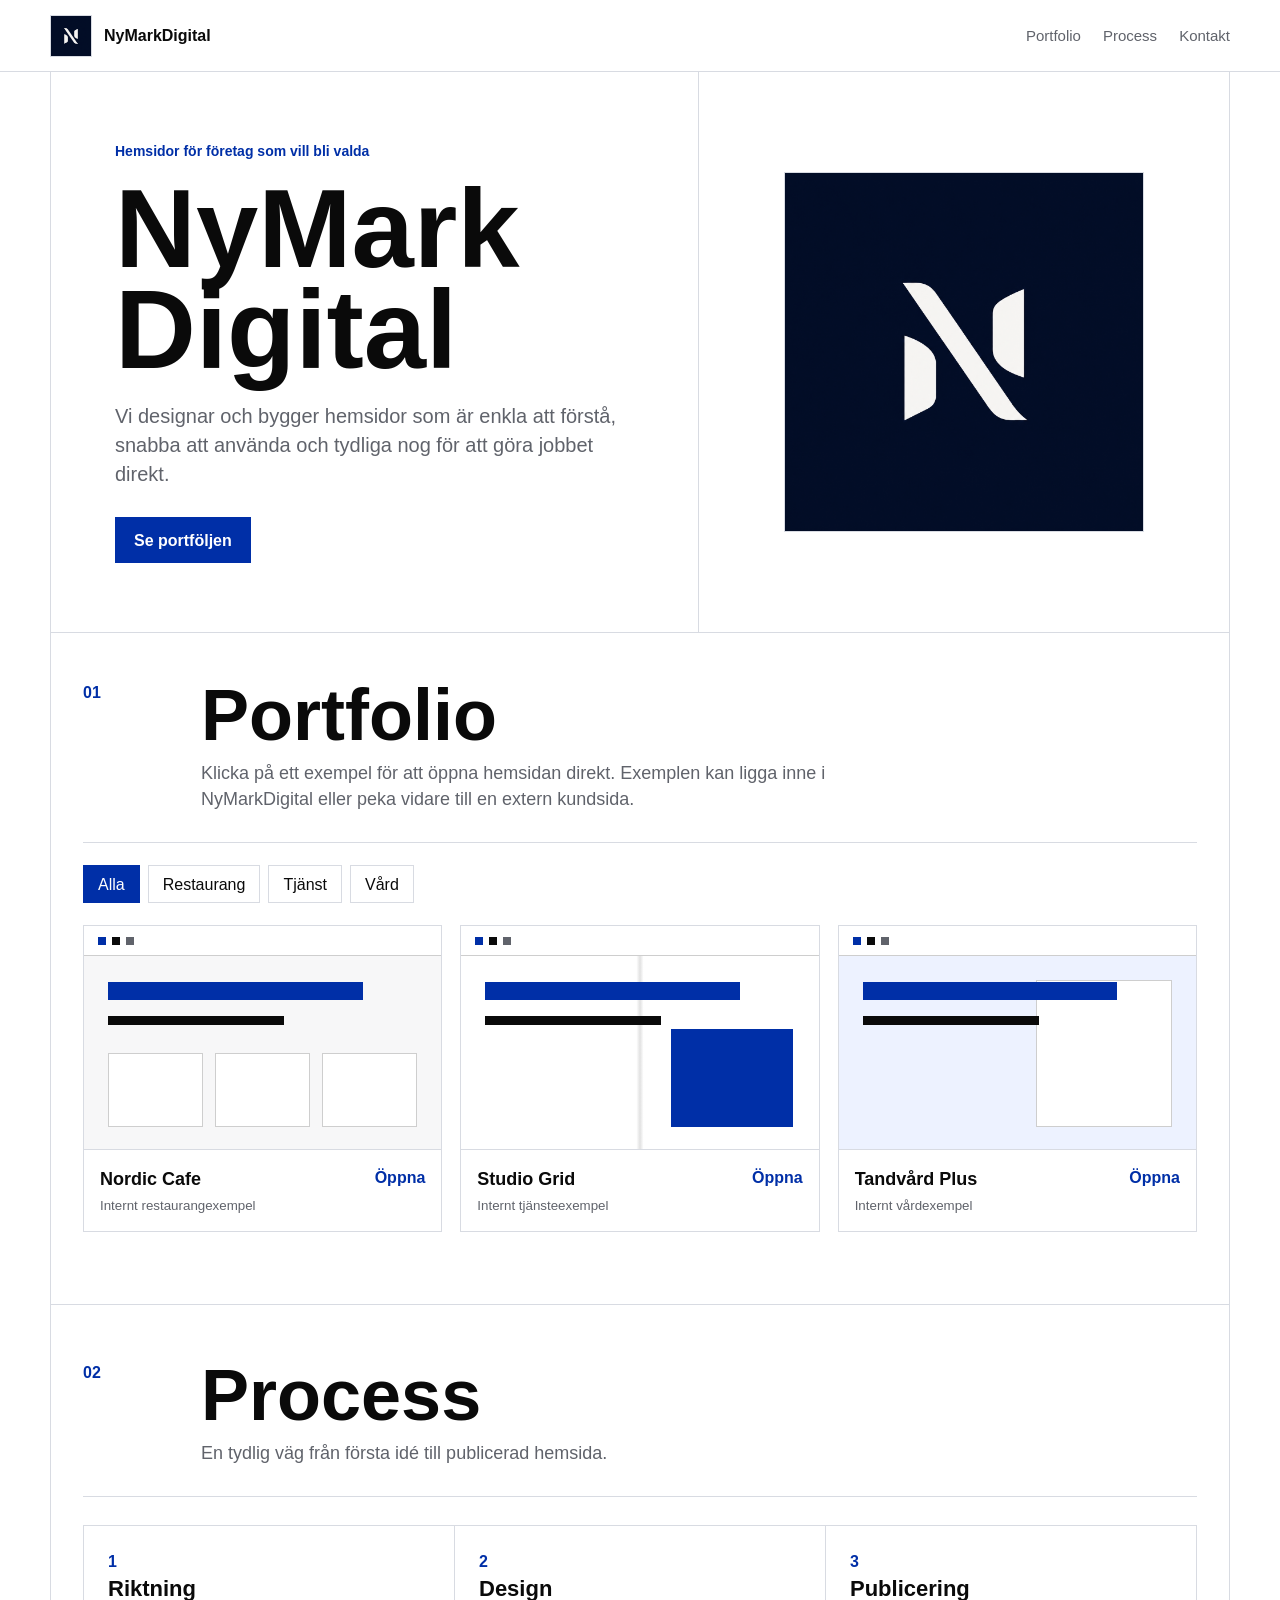
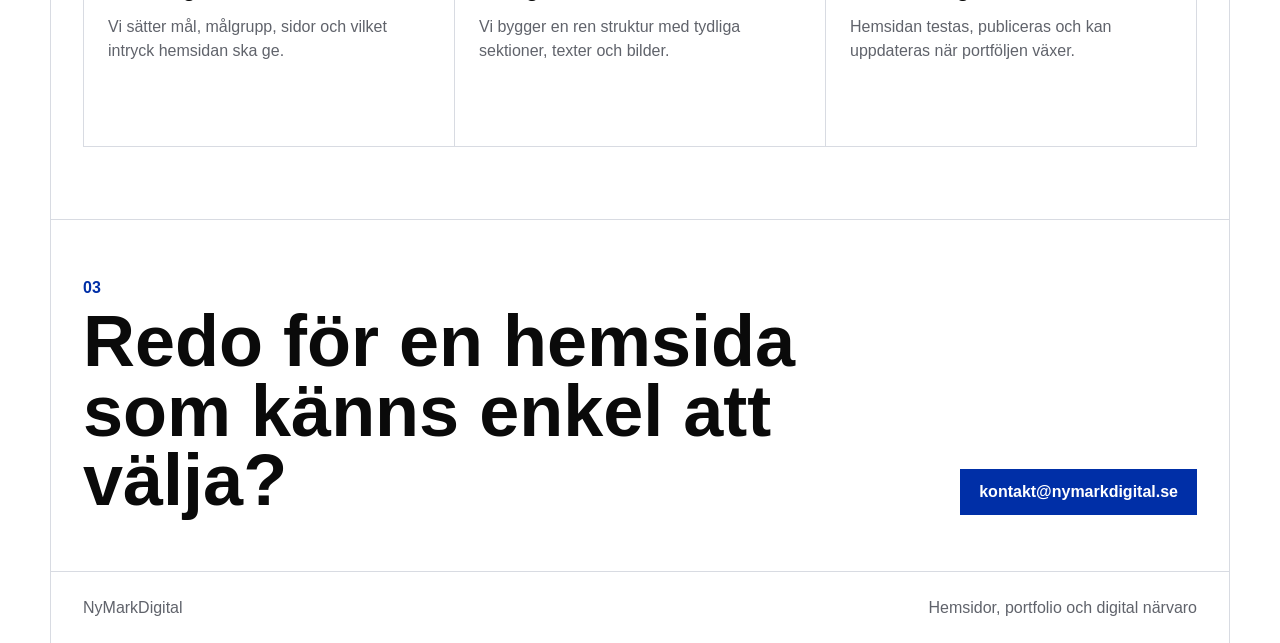
==== index.html @ 643f3f17 "Build NyMarkDigital website" ====
<!doctype html>
<html lang="sv">
  <head>
    <meta charset="utf-8" />
    <meta name="viewport" content="width=device-width, initial-scale=1" />
    <title>NyMarkDigital | Hemsidor med portfolio i fokus</title>
    <meta
      name="description"
      content="NyMarkDigital bygger rena, snabba och användarvänliga hemsidor. Utforska portföljen och öppna exempel direkt."
    />
    <link rel="icon" href="assets/nymarkdigital-logo.png" />
    <link rel="stylesheet" href="styles.css" />
  </head>
  <body>
    <header class="site-header">
      <a class="brand" href="index.html" aria-label="NyMarkDigital startsida">
        <img src="assets/nymarkdigital-logo.png" alt="NyMarkDigital logotyp" />
        <span>NyMarkDigital</span>
      </a>
      <nav class="site-nav" aria-label="Huvudmeny">
        <a href="#portfolio">Portfolio</a>
        <a href="#process">Process</a>
        <a href="#kontakt">Kontakt</a>
      </nav>
    </header>

    <main>
      <section class="hero" aria-labelledby="hero-title">
        <div class="hero-copy">
          <p class="eyebrow">Hemsidor för företag som vill bli valda</p>
          <h1 id="hero-title"><span>NyMark</span><span>Digital</span></h1>
          <p>
            Vi designar och bygger hemsidor som är enkla att förstå, snabba att
            använda och tydliga nog för att göra jobbet direkt.
          </p>
          <a class="primary-link" href="#portfolio">Se portföljen</a>
        </div>
        <div class="hero-mark" aria-hidden="true">
          <img src="assets/nymarkdigital-logo.png" alt="" />
        </div>
      </section>

      <section class="portfolio-section" id="portfolio" aria-labelledby="portfolio-title">
        <div class="section-heading">
          <span>01</span>
          <div>
            <h2 id="portfolio-title">Portfolio</h2>
            <p>
              Klicka på ett exempel för att öppna hemsidan direkt. Exemplen kan
              ligga inne i NyMarkDigital eller peka vidare till en extern kundsida.
            </p>
          </div>
        </div>

        <div class="portfolio-toolbar" aria-label="Filtrera portfoljen">
          <button class="filter-button is-active" type="button" data-filter="all">Alla</button>
          <button class="filter-button" type="button" data-filter="restaurang">Restaurang</button>
          <button class="filter-button" type="button" data-filter="tjanst">Tjänst</button>
          <button class="filter-button" type="button" data-filter="vard">Vård</button>
        </div>

        <div class="portfolio-grid">
          <a class="work-card" href="examples/nordic-cafe/index.html" data-category="restaurang">
            <span class="work-thumb thumb-cafe" aria-hidden="true">
              <span class="browser-bar"></span>
              <span class="thumb-line wide"></span>
              <span class="thumb-line"></span>
              <span class="thumb-row">
                <span></span>
                <span></span>
                <span></span>
              </span>
            </span>
            <span class="work-meta">
              <span>
                <strong>Nordic Cafe</strong>
                <small>Internt restaurangexempel</small>
              </span>
              <span class="work-type">Öppna</span>
            </span>
          </a>

          <a class="work-card" href="examples/studio-grid/index.html" data-category="tjanst">
            <span class="work-thumb thumb-studio" aria-hidden="true">
              <span class="browser-bar"></span>
              <span class="poster-block"></span>
              <span class="thumb-line wide"></span>
              <span class="thumb-line"></span>
            </span>
            <span class="work-meta">
              <span>
                <strong>Studio Grid</strong>
                <small>Internt tjänsteexempel</small>
              </span>
              <span class="work-type">Öppna</span>
            </span>
          </a>

          <a class="work-card" href="examples/tandvard-plus/index.html" data-category="vard">
            <span class="work-thumb thumb-care" aria-hidden="true">
              <span class="browser-bar"></span>
              <span class="split-panel"></span>
              <span class="thumb-line wide"></span>
              <span class="thumb-line"></span>
            </span>
            <span class="work-meta">
              <span>
                <strong>Tandvård Plus</strong>
                <small>Internt vårdexempel</small>
              </span>
              <span class="work-type">Öppna</span>
            </span>
          </a>
        </div>
      </section>

      <section class="process-section" id="process" aria-labelledby="process-title">
        <div class="section-heading">
          <span>02</span>
          <div>
            <h2 id="process-title">Process</h2>
            <p>En tydlig väg från första idé till publicerad hemsida.</p>
          </div>
        </div>
        <div class="process-grid">
          <article>
            <span>1</span>
            <h3>Riktning</h3>
            <p>Vi sätter mål, målgrupp, sidor och vilket intryck hemsidan ska ge.</p>
          </article>
          <article>
            <span>2</span>
            <h3>Design</h3>
            <p>Vi bygger en ren struktur med tydliga sektioner, texter och bilder.</p>
          </article>
          <article>
            <span>3</span>
            <h3>Publicering</h3>
            <p>Hemsidan testas, publiceras och kan uppdateras när portföljen växer.</p>
          </article>
        </div>
      </section>

      <section class="contact-section" id="kontakt" aria-labelledby="contact-title">
        <div>
          <span>03</span>
          <h2 id="contact-title">Redo för en hemsida som känns enkel att välja?</h2>
        </div>
        <a class="primary-link" href="mailto:kontakt@nymarkdigital.se">kontakt@nymarkdigital.se</a>
      </section>
    </main>

    <footer class="site-footer">
      <span>NyMarkDigital</span>
      <span>Hemsidor, portfolio och digital närvaro</span>
    </footer>

    <script src="script.js"></script>
  </body>
</html>
---- styles.css ----
:root {
  --surface: #ffffff;
  --surface-muted: #f7f7f8;
  --ink: #0a0a0a;
  --muted: #60636b;
  --line: #d8dbe2;
  --accent: #002fa7;
  --accent-soft: #edf2ff;
  --max: 1180px;
}

* {
  box-sizing: border-box;
}

html {
  scroll-behavior: smooth;
}

body {
  margin: 0;
  background: var(--surface);
  color: var(--ink);
  font-family: "Helvetica Neue", Helvetica, Arial, sans-serif;
  line-height: 1.45;
}

a {
  color: inherit;
  text-decoration: none;
}

button,
input,
textarea {
  font: inherit;
}

.site-header {
  position: sticky;
  top: 0;
  z-index: 20;
  display: flex;
  align-items: center;
  justify-content: space-between;
  gap: 24px;
  min-height: 72px;
  padding: 14px max(20px, calc((100vw - var(--max)) / 2));
  background: rgba(255, 255, 255, 0.94);
  border-bottom: 1px solid var(--line);
  backdrop-filter: blur(12px);
}

.brand {
  display: inline-flex;
  align-items: center;
  gap: 12px;
  font-weight: 700;
  letter-spacing: 0;
}

.brand img {
  width: 42px;
  height: 42px;
  object-fit: cover;
  border: 1px solid var(--line);
}

.site-nav {
  display: flex;
  align-items: center;
  gap: 22px;
  color: var(--muted);
  font-size: 15px;
}

.site-nav a:hover,
.site-nav a:focus-visible {
  color: var(--accent);
}

.hero {
  display: grid;
  grid-template-columns: minmax(0, 1.1fr) minmax(260px, 0.9fr);
  gap: 1px;
  max-width: var(--max);
  min-height: 560px;
  margin: 0 auto;
  border-left: 1px solid var(--line);
  border-right: 1px solid var(--line);
  background: var(--line);
}

.hero-copy,
.hero-mark {
  background: var(--surface);
}

.hero-copy {
  display: flex;
  flex-direction: column;
  align-items: flex-start;
  justify-content: center;
  padding: 64px;
}

.eyebrow {
  margin: 0 0 18px;
  color: var(--accent);
  font-size: 14px;
  font-weight: 700;
}

h1,
h2,
h3,
p {
  margin-top: 0;
}

h1 {
  max-width: 100%;
  margin-bottom: 22px;
  font-size: clamp(56px, 9vw, 112px);
  line-height: 0.9;
  letter-spacing: 0;
}

h1 span {
  display: block;
}

h2 {
  margin-bottom: 10px;
  font-size: clamp(34px, 6vw, 72px);
  line-height: 0.96;
  letter-spacing: 0;
}

h3 {
  margin-bottom: 10px;
  font-size: 22px;
  letter-spacing: 0;
}

.hero-copy p:not(.eyebrow) {
  max-width: 560px;
  margin-bottom: 28px;
  color: var(--muted);
  font-size: 20px;
}

.primary-link {
  display: inline-flex;
  align-items: center;
  justify-content: center;
  min-height: 46px;
  padding: 0 18px;
  background: var(--accent);
  color: #ffffff;
  border: 1px solid var(--accent);
  font-weight: 700;
}

.primary-link:hover,
.primary-link:focus-visible {
  background: #001f70;
  border-color: #001f70;
}

.hero-mark {
  display: grid;
  place-items: center;
  padding: 48px;
}

.hero-mark img {
  width: min(100%, 360px);
  aspect-ratio: 1;
  object-fit: cover;
  border: 1px solid var(--line);
}

.portfolio-section,
.process-section,
.contact-section,
.site-footer {
  max-width: var(--max);
  margin: 0 auto;
  border-left: 1px solid var(--line);
  border-right: 1px solid var(--line);
}

.portfolio-section {
  padding: 48px 32px 72px;
  border-top: 1px solid var(--line);
}

.section-heading {
  display: grid;
  grid-template-columns: 90px minmax(0, 1fr);
  gap: 28px;
  padding-bottom: 30px;
  border-bottom: 1px solid var(--line);
}

.section-heading > span,
.contact-section span,
.process-grid article span {
  color: var(--accent);
  font-weight: 700;
}

.section-heading p {
  max-width: 700px;
  margin-bottom: 0;
  color: var(--muted);
  font-size: 18px;
}

.portfolio-toolbar {
  display: flex;
  flex-wrap: wrap;
  gap: 8px;
  padding: 22px 0;
}

.filter-button {
  min-height: 38px;
  padding: 0 14px;
  border: 1px solid var(--line);
  background: var(--surface);
  color: var(--ink);
  cursor: pointer;
}

.filter-button:hover,
.filter-button:focus-visible,
.filter-button.is-active {
  border-color: var(--accent);
  background: var(--accent);
  color: #ffffff;
}

.portfolio-grid {
  display: grid;
  grid-template-columns: repeat(3, minmax(0, 1fr));
  gap: 18px;
}

.work-card {
  display: grid;
  grid-template-rows: auto 1fr;
  min-width: 0;
  border: 1px solid var(--line);
  background: var(--surface);
  transition: transform 160ms ease, border-color 160ms ease;
}

.work-card:hover,
.work-card:focus-visible {
  border-color: var(--accent);
  transform: translateY(-4px);
}

.work-card.is-hidden {
  display: none;
}

.work-thumb {
  position: relative;
  display: block;
  aspect-ratio: 16 / 10;
  overflow: hidden;
  border-bottom: 1px solid var(--line);
  background: var(--surface-muted);
}

.browser-bar {
  position: absolute;
  top: 0;
  left: 0;
  right: 0;
  height: 30px;
  background: #ffffff;
  border-bottom: 1px solid rgba(10, 10, 10, 0.2);
}

.browser-bar::before {
  content: "";
  position: absolute;
  top: 11px;
  left: 14px;
  width: 8px;
  height: 8px;
  background: var(--accent);
  box-shadow: 14px 0 0 #0a0a0a, 28px 0 0 #60636b;
}

.thumb-line {
  position: absolute;
  left: 24px;
  right: 44%;
  height: 9px;
  background: #0a0a0a;
}

.thumb-line.wide {
  top: 56px;
  right: 22%;
  height: 18px;
  background: var(--accent);
}

.thumb-line:not(.wide) {
  top: 90px;
}

.thumb-row {
  position: absolute;
  left: 24px;
  right: 24px;
  bottom: 22px;
  display: grid;
  grid-template-columns: repeat(3, 1fr);
  gap: 12px;
}

.thumb-row span {
  aspect-ratio: 1.3;
  background: #ffffff;
  border: 1px solid rgba(10, 10, 10, 0.2);
}

.poster-block {
  position: absolute;
  right: 26px;
  bottom: 22px;
  width: 34%;
  height: 44%;
  background: var(--accent);
}

.split-panel {
  position: absolute;
  right: 24px;
  top: 54px;
  width: 38%;
  bottom: 22px;
  border: 1px solid rgba(10, 10, 10, 0.2);
  background: #ffffff;
}

.thumb-cafe {
  background: #f7f7f8;
}

.thumb-studio {
  background:
    linear-gradient(90deg, transparent 49%, rgba(10, 10, 10, 0.12) 50%, transparent 51%),
    #ffffff;
}

.thumb-care {
  background: var(--accent-soft);
}

.work-meta {
  display: flex;
  align-items: flex-start;
  justify-content: space-between;
  gap: 16px;
  padding: 16px;
}

.work-meta strong,
.work-meta small,
.work-type {
  display: block;
}

.work-meta strong {
  margin-bottom: 4px;
  font-size: 18px;
}

.work-meta small {
  color: var(--muted);
}

.work-type {
  color: var(--accent);
  font-weight: 700;
  white-space: nowrap;
}

.process-section {
  padding: 56px 32px 72px;
  border-top: 1px solid var(--line);
}

.process-grid {
  display: grid;
  grid-template-columns: repeat(3, minmax(0, 1fr));
  gap: 1px;
  margin-top: 28px;
  background: var(--line);
  border: 1px solid var(--line);
}

.process-grid article {
  min-height: 220px;
  padding: 24px;
  background: var(--surface);
}

.process-grid p {
  color: var(--muted);
}

.contact-section {
  display: grid;
  grid-template-columns: minmax(0, 1fr) auto;
  gap: 32px;
  align-items: end;
  padding: 56px 32px;
  border-top: 1px solid var(--line);
}

.contact-section h2 {
  max-width: 760px;
  margin: 8px 0 0;
}

.site-footer {
  display: flex;
  justify-content: space-between;
  gap: 20px;
  padding: 24px 32px;
  color: var(--muted);
  border-top: 1px solid var(--line);
}

@media (max-width: 860px) {
  .site-header {
    position: static;
    align-items: flex-start;
    flex-direction: column;
  }

  .hero,
  .contact-section {
    grid-template-columns: 1fr;
  }

  .hero-copy {
    padding: 48px 24px;
  }

  .hero-mark {
    min-height: 220px;
    padding: 24px;
  }

  .hero-mark img {
    width: min(100%, 220px);
  }

  .portfolio-grid,
  .process-grid {
    grid-template-columns: 1fr;
  }

  .section-heading {
    grid-template-columns: 1fr;
    gap: 12px;
  }

  .contact-section {
    align-items: start;
  }
}

@media (max-width: 560px) {
  .site-nav {
    display: flex;
    flex-wrap: wrap;
    gap: 28px;
    width: auto;
  }

  h1 {
    font-size: 54px;
  }

  .portfolio-section,
  .process-section,
  .contact-section,
  .site-footer {
    padding-left: 20px;
    padding-right: 20px;
  }

  .hero-copy {
    padding: 44px 24px;
  }

  .hero-mark {
    min-height: 180px;
  }

  .hero-mark img {
    width: min(100%, 180px);
  }

  .site-footer {
    flex-direction: column;
  }
}
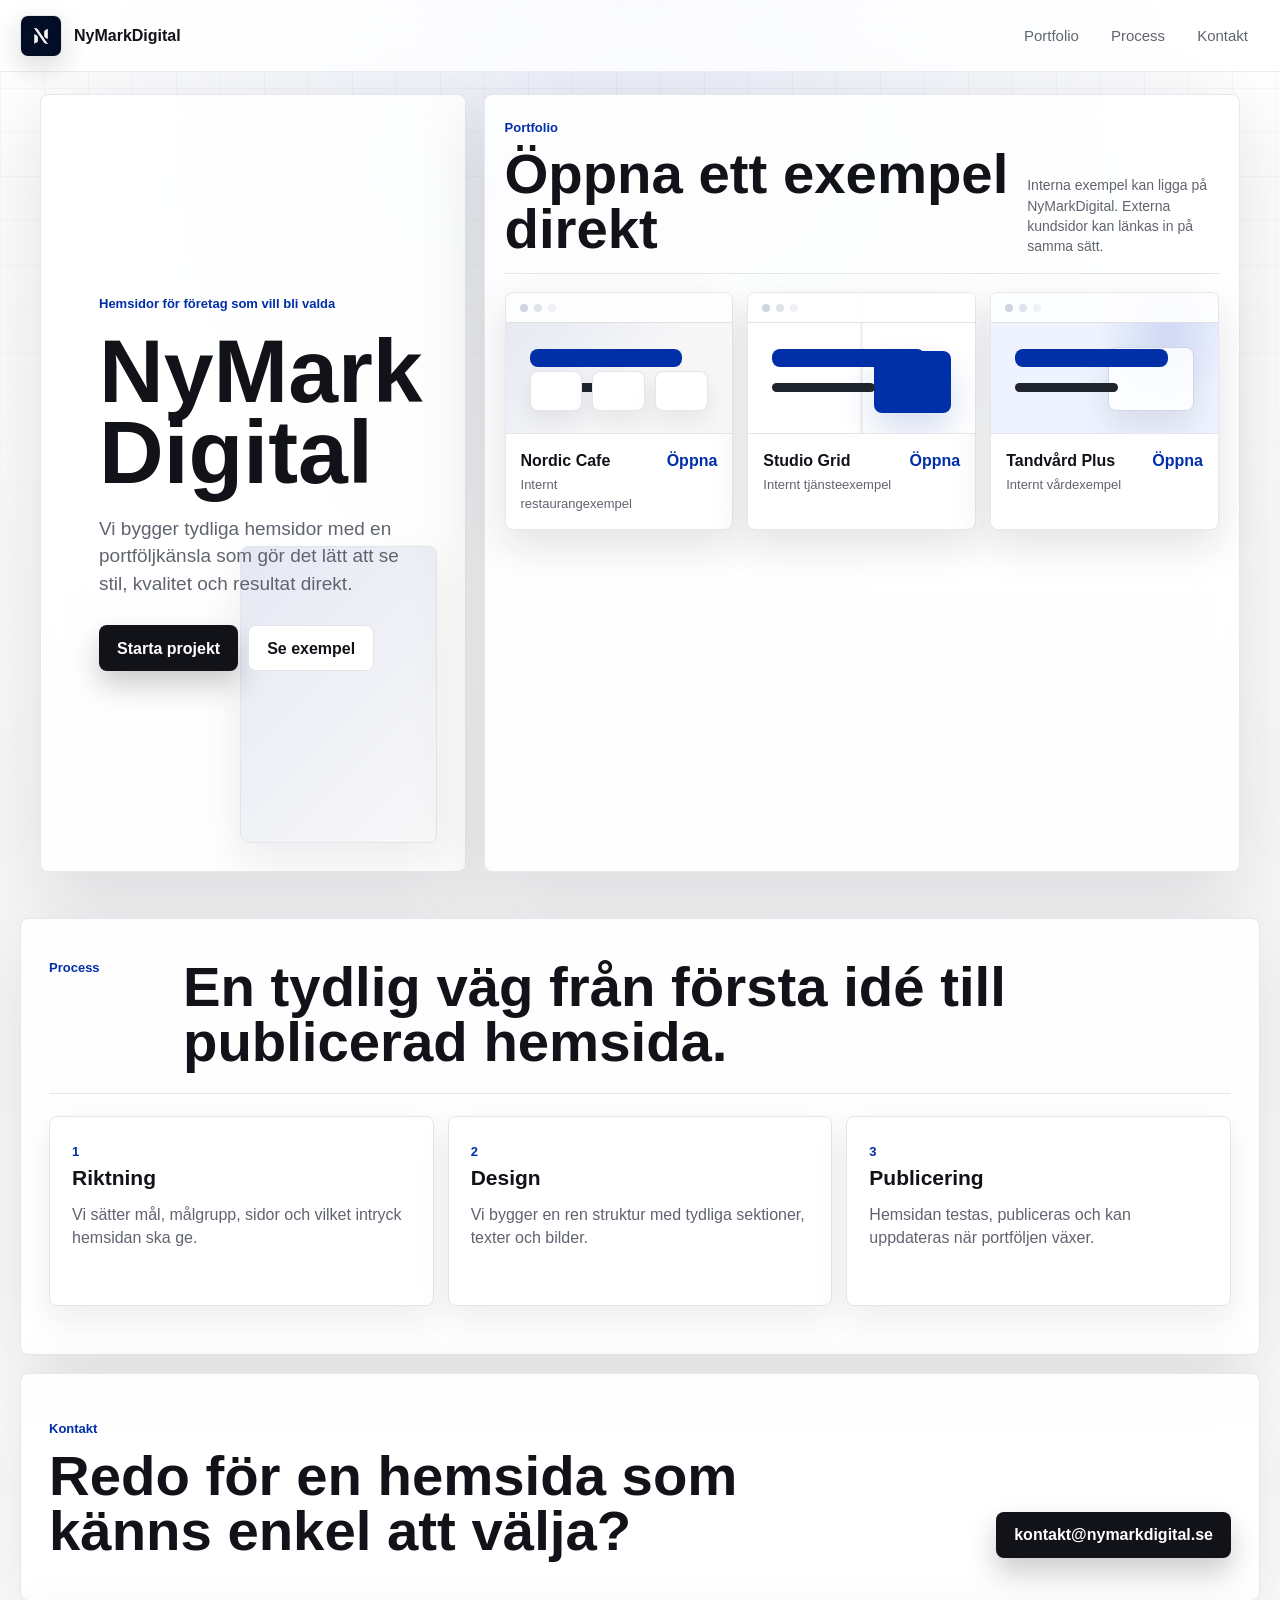
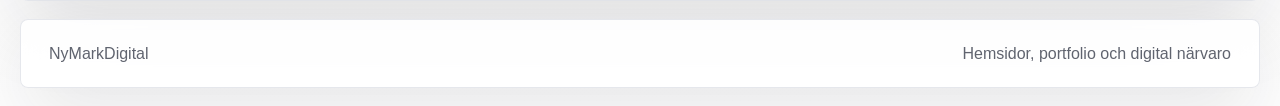
==== commit f85a4497: "Create professional portfolio layout" ====
--- a/index.html
+++ b/index.html
@@ -25,102 +25,89 @@
     </header>
 
     <main>
-      <section class="hero" aria-labelledby="hero-title">
-        <div class="hero-copy">
+      <section class="workspace" aria-labelledby="hero-title">
+        <div class="intro-panel">
           <p class="eyebrow">Hemsidor för företag som vill bli valda</p>
           <h1 id="hero-title"><span>NyMark</span><span>Digital</span></h1>
           <p>
-            Vi designar och bygger hemsidor som är enkla att förstå, snabba att
-            använda och tydliga nog för att göra jobbet direkt.
+            Vi bygger tydliga hemsidor med en portföljkänsla som gör det lätt
+            att se stil, kvalitet och resultat direkt.
           </p>
-          <a class="primary-link" href="#portfolio">Se portföljen</a>
-        </div>
-        <div class="hero-mark" aria-hidden="true">
-          <img src="assets/nymarkdigital-logo.png" alt="" />
-        </div>
-      </section>
-
-      <section class="portfolio-section" id="portfolio" aria-labelledby="portfolio-title">
-        <div class="section-heading">
-          <span>01</span>
-          <div>
-            <h2 id="portfolio-title">Portfolio</h2>
-            <p>
-              Klicka på ett exempel för att öppna hemsidan direkt. Exemplen kan
-              ligga inne i NyMarkDigital eller peka vidare till en extern kundsida.
-            </p>
+          <div class="intro-actions">
+            <a class="primary-link" href="mailto:kontakt@nymarkdigital.se">Starta projekt</a>
+            <a class="secondary-link" href="#portfolio">Se exempel</a>
           </div>
         </div>
 
-        <div class="portfolio-toolbar" aria-label="Filtrera portfoljen">
-          <button class="filter-button is-active" type="button" data-filter="all">Alla</button>
-          <button class="filter-button" type="button" data-filter="restaurang">Restaurang</button>
-          <button class="filter-button" type="button" data-filter="tjanst">Tjänst</button>
-          <button class="filter-button" type="button" data-filter="vard">Vård</button>
-        </div>
+        <section class="portfolio-panel" id="portfolio" aria-labelledby="portfolio-title">
+          <div class="panel-header">
+            <div>
+              <span>Portfolio</span>
+              <h2 id="portfolio-title">Öppna ett exempel direkt</h2>
+            </div>
+            <p>Interna exempel kan ligga på NyMarkDigital. Externa kundsidor kan länkas in på samma sätt.</p>
+          </div>
 
-        <div class="portfolio-grid">
-          <a class="work-card" href="examples/nordic-cafe/index.html" data-category="restaurang">
-            <span class="work-thumb thumb-cafe" aria-hidden="true">
-              <span class="browser-bar"></span>
-              <span class="thumb-line wide"></span>
-              <span class="thumb-line"></span>
-              <span class="thumb-row">
-                <span></span>
-                <span></span>
-                <span></span>
+          <div class="portfolio-grid">
+            <a class="work-card" href="examples/nordic-cafe/index.html">
+              <span class="work-thumb thumb-cafe" aria-hidden="true">
+                <span class="browser-bar"></span>
+                <span class="thumb-line wide"></span>
+                <span class="thumb-line"></span>
+                <span class="thumb-row">
+                  <span></span>
+                  <span></span>
+                  <span></span>
+                </span>
               </span>
-            </span>
-            <span class="work-meta">
-              <span>
-                <strong>Nordic Cafe</strong>
-                <small>Internt restaurangexempel</small>
+              <span class="work-meta">
+                <span>
+                  <strong>Nordic Cafe</strong>
+                  <small>Internt restaurangexempel</small>
+                </span>
+                <span class="work-type">Öppna</span>
               </span>
-              <span class="work-type">Öppna</span>
-            </span>
-          </a>
+            </a>
 
-          <a class="work-card" href="examples/studio-grid/index.html" data-category="tjanst">
-            <span class="work-thumb thumb-studio" aria-hidden="true">
-              <span class="browser-bar"></span>
-              <span class="poster-block"></span>
-              <span class="thumb-line wide"></span>
-              <span class="thumb-line"></span>
-            </span>
-            <span class="work-meta">
-              <span>
-                <strong>Studio Grid</strong>
-                <small>Internt tjänsteexempel</small>
+            <a class="work-card" href="examples/studio-grid/index.html">
+              <span class="work-thumb thumb-studio" aria-hidden="true">
+                <span class="browser-bar"></span>
+                <span class="poster-block"></span>
+                <span class="thumb-line wide"></span>
+                <span class="thumb-line"></span>
               </span>
-              <span class="work-type">Öppna</span>
-            </span>
-          </a>
+              <span class="work-meta">
+                <span>
+                  <strong>Studio Grid</strong>
+                  <small>Internt tjänsteexempel</small>
+                </span>
+                <span class="work-type">Öppna</span>
+              </span>
+            </a>
 
-          <a class="work-card" href="examples/tandvard-plus/index.html" data-category="vard">
-            <span class="work-thumb thumb-care" aria-hidden="true">
-              <span class="browser-bar"></span>
-              <span class="split-panel"></span>
-              <span class="thumb-line wide"></span>
-              <span class="thumb-line"></span>
-            </span>
-            <span class="work-meta">
-              <span>
-                <strong>Tandvård Plus</strong>
-                <small>Internt vårdexempel</small>
+            <a class="work-card" href="examples/tandvard-plus/index.html">
+              <span class="work-thumb thumb-care" aria-hidden="true">
+                <span class="browser-bar"></span>
+                <span class="split-panel"></span>
+                <span class="thumb-line wide"></span>
+                <span class="thumb-line"></span>
               </span>
-              <span class="work-type">Öppna</span>
-            </span>
-          </a>
-        </div>
+              <span class="work-meta">
+                <span>
+                  <strong>Tandvård Plus</strong>
+                  <small>Internt vårdexempel</small>
+                </span>
+                <span class="work-type">Öppna</span>
+              </span>
+            </a>
+          </div>
+        </section>
       </section>
 
       <section class="process-section" id="process" aria-labelledby="process-title">
         <div class="section-heading">
-          <span>02</span>
-          <div>
-            <h2 id="process-title">Process</h2>
-            <p>En tydlig väg från första idé till publicerad hemsida.</p>
-          </div>
+          <span>Process</span>
+          <h2 id="process-title">En tydlig väg från första idé till publicerad hemsida.</h2>
         </div>
         <div class="process-grid">
           <article>
@@ -143,7 +130,7 @@
 
       <section class="contact-section" id="kontakt" aria-labelledby="contact-title">
         <div>
-          <span>03</span>
+          <span>Kontakt</span>
           <h2 id="contact-title">Redo för en hemsida som känns enkel att välja?</h2>
         </div>
         <a class="primary-link" href="mailto:kontakt@nymarkdigital.se">kontakt@nymarkdigital.se</a>
@@ -155,6 +142,5 @@
       <span>Hemsidor, portfolio och digital närvaro</span>
     </footer>
 
-    <script src="script.js"></script>
   </body>
 </html>
--- a/styles.css
+++ b/styles.css
@@ -1,12 +1,16 @@
 :root {
   --surface: #ffffff;
   --surface-muted: #f7f7f8;
-  --ink: #0a0a0a;
-  --muted: #60636b;
-  --line: #d8dbe2;
+  --surface-soft: #f1f3f6;
+  --ink: #111318;
+  --muted: #60646f;
+  --line: #e3e5ea;
   --accent: #002fa7;
-  --accent-soft: #edf2ff;
-  --max: 1180px;
+  --accent-soft: #eef3ff;
+  --shadow-soft: 0 24px 80px rgba(21, 24, 33, 0.12);
+  --shadow-card: 0 16px 40px rgba(21, 24, 33, 0.12);
+  --shadow-lift: 0 22px 54px rgba(0, 47, 167, 0.18);
+  --max: 1240px;
 }
 
 * {
@@ -19,10 +23,25 @@
 
 body {
   margin: 0;
-  background: var(--surface);
+  overflow-x: hidden;
+  background:
+    radial-gradient(circle at 50% 0%, rgba(0, 47, 167, 0.09), transparent 34%),
+    linear-gradient(180deg, #ffffff 0%, #f7f7f8 52%, #ffffff 100%);
   color: var(--ink);
   font-family: "Helvetica Neue", Helvetica, Arial, sans-serif;
   line-height: 1.45;
+}
+
+body::before {
+  content: "";
+  position: fixed;
+  inset: 0;
+  z-index: -1;
+  background:
+    linear-gradient(rgba(17, 19, 24, 0.035) 1px, transparent 1px),
+    linear-gradient(90deg, rgba(17, 19, 24, 0.035) 1px, transparent 1px);
+  background-size: 44px 44px;
+  mask-image: linear-gradient(to bottom, black, transparent 74%);
 }
 
 a {
@@ -46,9 +65,9 @@
   gap: 24px;
   min-height: 72px;
   padding: 14px max(20px, calc((100vw - var(--max)) / 2));
-  background: rgba(255, 255, 255, 0.94);
-  border-bottom: 1px solid var(--line);
-  backdrop-filter: blur(12px);
+  background: rgba(255, 255, 255, 0.78);
+  border-bottom: 1px solid rgba(227, 229, 234, 0.7);
+  backdrop-filter: blur(18px);
 }
 
 .brand {
@@ -64,51 +83,96 @@
   height: 42px;
   object-fit: cover;
   border: 1px solid var(--line);
+  border-radius: 8px;
+  box-shadow: 0 10px 28px rgba(21, 24, 33, 0.16);
 }
 
 .site-nav {
   display: flex;
   align-items: center;
-  gap: 22px;
+  gap: 8px;
   color: var(--muted);
   font-size: 15px;
 }
 
+.site-nav a {
+  border-radius: 8px;
+  padding: 9px 12px;
+}
+
 .site-nav a:hover,
 .site-nav a:focus-visible {
-  color: var(--accent);
-}
-
-.hero {
-  display: grid;
-  grid-template-columns: minmax(0, 1.1fr) minmax(260px, 0.9fr);
-  gap: 1px;
+  background: var(--surface-muted);
+  color: var(--ink);
+}
+
+.workspace {
+  display: grid;
+  grid-template-columns: minmax(300px, 0.72fr) minmax(0, 1.28fr);
+  gap: 18px;
+  width: min(100%, var(--max));
   max-width: var(--max);
-  min-height: 560px;
+  min-height: calc(100vh - 72px);
   margin: 0 auto;
-  border-left: 1px solid var(--line);
-  border-right: 1px solid var(--line);
-  background: var(--line);
-}
-
-.hero-copy,
-.hero-mark {
-  background: var(--surface);
-}
-
-.hero-copy {
+  padding: 22px 20px 28px;
+}
+
+.intro-panel,
+.portfolio-panel,
+.process-section,
+.contact-section,
+.site-footer {
+  min-width: 0;
+  max-width: 100%;
+  border: 1px solid rgba(227, 229, 234, 0.9);
+  border-radius: 8px;
+  background: rgba(255, 255, 255, 0.86);
+  box-shadow: var(--shadow-soft);
+  backdrop-filter: blur(18px);
+}
+
+.intro-panel {
+  position: relative;
+  overflow: hidden;
   display: flex;
   flex-direction: column;
   align-items: flex-start;
   justify-content: center;
-  padding: 64px;
+  min-height: 0;
+  padding: clamp(28px, 5vw, 58px);
+}
+
+.intro-panel::after {
+  content: "";
+  position: absolute;
+  z-index: 0;
+  right: 28px;
+  bottom: 28px;
+  width: 46%;
+  height: 38%;
+  border: 1px solid var(--line);
+  border-radius: 8px;
+  background:
+    linear-gradient(135deg, rgba(0, 47, 167, 0.08), transparent),
+    rgba(247, 247, 248, 0.8);
+  box-shadow: 0 18px 44px rgba(21, 24, 33, 0.08);
+  pointer-events: none;
+}
+
+.eyebrow,
+.panel-header span,
+.section-heading span,
+.contact-section span,
+.process-grid article span {
+  color: var(--accent);
+  font-size: 13px;
+  font-weight: 700;
 }
 
 .eyebrow {
+  position: relative;
+  z-index: 1;
   margin: 0 0 18px;
-  color: var(--accent);
-  font-size: 14px;
-  font-weight: 700;
 }
 
 h1,
@@ -119,11 +183,14 @@
 }
 
 h1 {
-  max-width: 100%;
+  position: relative;
+  z-index: 1;
+  max-width: 720px;
   margin-bottom: 22px;
-  font-size: clamp(56px, 9vw, 112px);
+  font-size: clamp(56px, 7vw, 104px);
   line-height: 0.9;
   letter-spacing: 0;
+  overflow-wrap: break-word;
 }
 
 h1 span {
@@ -131,140 +198,123 @@
 }
 
 h2 {
-  margin-bottom: 10px;
-  font-size: clamp(34px, 6vw, 72px);
-  line-height: 0.96;
+  margin-bottom: 0;
+  font-size: clamp(32px, 4.4vw, 58px);
+  line-height: 0.98;
   letter-spacing: 0;
+  overflow-wrap: break-word;
 }
 
 h3 {
   margin-bottom: 10px;
-  font-size: 22px;
+  font-size: 21px;
   letter-spacing: 0;
 }
 
-.hero-copy p:not(.eyebrow) {
+.intro-panel p:not(.eyebrow) {
+  position: relative;
+  z-index: 1;
   max-width: 560px;
   margin-bottom: 28px;
   color: var(--muted);
-  font-size: 20px;
-}
-
-.primary-link {
+  font-size: 19px;
+}
+
+.intro-actions {
+  position: relative;
+  z-index: 1;
+  display: flex;
+  flex-wrap: wrap;
+  gap: 10px;
+}
+
+.primary-link,
+.secondary-link {
   display: inline-flex;
   align-items: center;
   justify-content: center;
   min-height: 46px;
+  border-radius: 8px;
   padding: 0 18px;
-  background: var(--accent);
+  font-weight: 700;
+}
+
+.primary-link {
+  background: var(--ink);
   color: #ffffff;
-  border: 1px solid var(--accent);
-  font-weight: 700;
+  box-shadow: 0 14px 28px rgba(17, 19, 24, 0.22);
 }
 
 .primary-link:hover,
 .primary-link:focus-visible {
-  background: #001f70;
-  border-color: #001f70;
-}
-
-.hero-mark {
-  display: grid;
-  place-items: center;
-  padding: 48px;
-}
-
-.hero-mark img {
-  width: min(100%, 360px);
-  aspect-ratio: 1;
-  object-fit: cover;
+  background: var(--accent);
+  box-shadow: var(--shadow-lift);
+}
+
+.secondary-link {
+  background: #ffffff;
+  color: var(--ink);
   border: 1px solid var(--line);
 }
 
-.portfolio-section,
-.process-section,
-.contact-section,
-.site-footer {
-  max-width: var(--max);
-  margin: 0 auto;
-  border-left: 1px solid var(--line);
-  border-right: 1px solid var(--line);
-}
-
-.portfolio-section {
-  padding: 48px 32px 72px;
-  border-top: 1px solid var(--line);
-}
-
-.section-heading {
-  display: grid;
-  grid-template-columns: 90px minmax(0, 1fr);
-  gap: 28px;
-  padding-bottom: 30px;
+.secondary-link:hover,
+.secondary-link:focus-visible {
+  border-color: #c6ccd8;
+  box-shadow: 0 12px 28px rgba(21, 24, 33, 0.1);
+}
+
+.portfolio-panel {
+  display: flex;
+  flex-direction: column;
+  min-width: 0;
+  min-height: 0;
+  padding: 20px;
+}
+
+.panel-header {
+  display: grid;
+  grid-template-columns: minmax(0, 1fr) minmax(190px, 0.38fr);
+  gap: 18px;
+  align-items: end;
+  padding-bottom: 16px;
   border-bottom: 1px solid var(--line);
 }
 
-.section-heading > span,
-.contact-section span,
-.process-grid article span {
-  color: var(--accent);
-  font-weight: 700;
-}
-
-.section-heading p {
-  max-width: 700px;
+.panel-header h2 {
+  margin-top: 8px;
+}
+
+.panel-header p {
+  max-width: 260px;
   margin-bottom: 0;
   color: var(--muted);
-  font-size: 18px;
-}
-
-.portfolio-toolbar {
-  display: flex;
-  flex-wrap: wrap;
-  gap: 8px;
-  padding: 22px 0;
-}
-
-.filter-button {
-  min-height: 38px;
-  padding: 0 14px;
-  border: 1px solid var(--line);
-  background: var(--surface);
-  color: var(--ink);
-  cursor: pointer;
-}
-
-.filter-button:hover,
-.filter-button:focus-visible,
-.filter-button.is-active {
-  border-color: var(--accent);
-  background: var(--accent);
-  color: #ffffff;
+  font-size: 14px;
 }
 
 .portfolio-grid {
   display: grid;
   grid-template-columns: repeat(3, minmax(0, 1fr));
-  gap: 18px;
+  gap: 14px;
+  padding-top: 18px;
 }
 
 .work-card {
   display: grid;
   grid-template-rows: auto 1fr;
   min-width: 0;
-  border: 1px solid var(--line);
-  background: var(--surface);
-  transition: transform 160ms ease, border-color 160ms ease;
+  border: 1px solid rgba(227, 229, 234, 0.9);
+  border-radius: 8px;
+  overflow: hidden;
+  background: #ffffff;
+  box-shadow: var(--shadow-card);
+  transition: transform 160ms ease, box-shadow 160ms ease, border-color 160ms ease;
 }
 
 .work-card:hover,
 .work-card:focus-visible {
-  border-color: var(--accent);
-  transform: translateY(-4px);
-}
-
-.work-card.is-hidden {
-  display: none;
+  border-color: rgba(0, 47, 167, 0.28);
+  box-shadow: var(--shadow-lift);
+  transform: translateY(-5px);
 }
 
 .work-thumb {
@@ -282,8 +332,8 @@
   left: 0;
   right: 0;
   height: 30px;
-  background: #ffffff;
-  border-bottom: 1px solid rgba(10, 10, 10, 0.2);
+  background: rgba(255, 255, 255, 0.9);
+  border-bottom: 1px solid rgba(17, 19, 24, 0.12);
 }
 
 .browser-bar::before {
@@ -293,8 +343,9 @@
   left: 14px;
   width: 8px;
   height: 8px;
-  background: var(--accent);
-  box-shadow: 14px 0 0 #0a0a0a, 28px 0 0 #60636b;
+  border-radius: 50%;
+  background: #cfd4df;
+  box-shadow: 14px 0 0 #dfe3ea, 28px 0 0 #edf0f5;
 }
 
 .thumb-line {
@@ -302,7 +353,8 @@
   left: 24px;
   right: 44%;
   height: 9px;
-  background: #0a0a0a;
+  border-radius: 8px;
+  background: #20242c;
 }
 
 .thumb-line.wide {
@@ -323,22 +375,26 @@
   bottom: 22px;
   display: grid;
   grid-template-columns: repeat(3, 1fr);
-  gap: 12px;
+  gap: 10px;
 }
 
 .thumb-row span {
   aspect-ratio: 1.3;
+  border: 1px solid rgba(227, 229, 234, 0.95);
+  border-radius: 8px;
   background: #ffffff;
-  border: 1px solid rgba(10, 10, 10, 0.2);
+  box-shadow: 0 10px 24px rgba(21, 24, 33, 0.08);
 }
 
 .poster-block {
   position: absolute;
-  right: 26px;
-  bottom: 22px;
+  right: 24px;
+  bottom: 20px;
   width: 34%;
   height: 44%;
+  border-radius: 8px;
   background: var(--accent);
+  box-shadow: 0 18px 34px rgba(0, 47, 167, 0.16);
 }
 
 .split-panel {
@@ -347,30 +403,36 @@
   top: 54px;
   width: 38%;
   bottom: 22px;
-  border: 1px solid rgba(10, 10, 10, 0.2);
-  background: #ffffff;
+  border: 1px solid rgba(0, 47, 167, 0.18);
+  border-radius: 8px;
+  background: rgba(255, 255, 255, 0.8);
+  box-shadow: 0 16px 34px rgba(21, 24, 33, 0.1);
 }
 
 .thumb-cafe {
-  background: #f7f7f8;
+  background:
+    linear-gradient(135deg, rgba(0, 47, 167, 0.08), transparent 62%),
+    #f7f7f8;
 }
 
 .thumb-studio {
   background:
-    linear-gradient(90deg, transparent 49%, rgba(10, 10, 10, 0.12) 50%, transparent 51%),
+    linear-gradient(90deg, transparent 49%, rgba(17, 19, 24, 0.08) 50%, transparent 51%),
     #ffffff;
 }
 
 .thumb-care {
-  background: var(--accent-soft);
+  background:
+    radial-gradient(circle at 78% 26%, rgba(0, 47, 167, 0.13), transparent 34%),
+    var(--accent-soft);
 }
 
 .work-meta {
   display: flex;
   align-items: flex-start;
   justify-content: space-between;
-  gap: 16px;
-  padding: 16px;
+  gap: 14px;
+  padding: 15px;
 }
 
 .work-meta strong,
@@ -381,11 +443,12 @@
 
 .work-meta strong {
   margin-bottom: 4px;
-  font-size: 18px;
+  font-size: 16px;
 }
 
 .work-meta small {
   color: var(--muted);
+  font-size: 13px;
 }
 
 .work-type {
@@ -394,24 +457,44 @@
   white-space: nowrap;
 }
 
+.process-section,
+.contact-section,
+.site-footer {
+  max-width: var(--max);
+  margin: 18px auto 0;
+}
+
 .process-section {
-  padding: 56px 32px 72px;
-  border-top: 1px solid var(--line);
+  padding: 40px 28px 48px;
+}
+
+.section-heading {
+  display: grid;
+  grid-template-columns: 110px minmax(0, 1fr);
+  gap: 24px;
+  align-items: start;
+  padding-bottom: 24px;
+  border-bottom: 1px solid var(--line);
+}
+
+.section-heading h2 {
+  max-width: 840px;
 }
 
 .process-grid {
   display: grid;
   grid-template-columns: repeat(3, minmax(0, 1fr));
-  gap: 1px;
-  margin-top: 28px;
-  background: var(--line);
+  gap: 14px;
+  margin-top: 22px;
+}
+
+.process-grid article {
+  min-height: 190px;
   border: 1px solid var(--line);
-}
-
-.process-grid article {
-  min-height: 220px;
-  padding: 24px;
-  background: var(--surface);
+  border-radius: 8px;
+  padding: 22px;
+  background: #ffffff;
+  box-shadow: 0 14px 34px rgba(21, 24, 33, 0.08);
 }
 
 .process-grid p {
@@ -423,8 +506,7 @@
   grid-template-columns: minmax(0, 1fr) auto;
   gap: 32px;
   align-items: end;
-  padding: 56px 32px;
-  border-top: 1px solid var(--line);
+  padding: 42px 28px;
 }
 
 .contact-section h2 {
@@ -436,34 +518,80 @@
   display: flex;
   justify-content: space-between;
   gap: 20px;
-  padding: 24px 32px;
+  padding: 22px 28px;
   color: var(--muted);
-  border-top: 1px solid var(--line);
-}
-
-@media (max-width: 860px) {
+  margin-bottom: 18px;
+}
+
+@media (max-width: 1040px) {
+  .workspace {
+    grid-template-columns: 1fr;
+    min-height: auto;
+  }
+
+  .intro-panel {
+    min-height: 330px;
+  }
+}
+
+@media (max-width: 760px) {
   .site-header {
     position: static;
     align-items: flex-start;
     flex-direction: column;
   }
 
-  .hero,
+  .site-nav {
+    flex-wrap: wrap;
+  }
+
+  .workspace {
+    width: 100%;
+    max-width: 100%;
+    padding: 14px 12px 18px;
+  }
+
+  .intro-panel {
+    min-height: auto;
+    padding: 28px 20px;
+  }
+
+  .intro-panel::after {
+    width: 44%;
+    height: 28%;
+    right: 16px;
+    bottom: 16px;
+  }
+
+  h1 {
+    font-size: 52px;
+  }
+
+  h2 {
+    font-size: 30px;
+  }
+
+  .intro-panel p:not(.eyebrow) {
+    max-width: 27ch;
+    font-size: 16px;
+  }
+
+  .panel-header p {
+    max-width: 34ch;
+  }
+
+  .portfolio-panel {
+    padding: 14px;
+  }
+
+  .panel-header,
+  .section-heading,
   .contact-section {
     grid-template-columns: 1fr;
   }
 
-  .hero-copy {
-    padding: 48px 24px;
-  }
-
-  .hero-mark {
-    min-height: 220px;
-    padding: 24px;
-  }
-
-  .hero-mark img {
-    width: min(100%, 220px);
+  .panel-header p {
+    max-width: 34ch;
   }
 
   .portfolio-grid,
@@ -471,49 +599,31 @@
     grid-template-columns: 1fr;
   }
 
-  .section-heading {
-    grid-template-columns: 1fr;
-    gap: 12px;
-  }
-
-  .contact-section {
-    align-items: start;
-  }
-}
-
-@media (max-width: 560px) {
-  .site-nav {
-    display: flex;
-    flex-wrap: wrap;
-    gap: 28px;
-    width: auto;
-  }
-
-  h1 {
-    font-size: 54px;
-  }
-
-  .portfolio-section,
   .process-section,
   .contact-section,
   .site-footer {
-    padding-left: 20px;
-    padding-right: 20px;
-  }
-
-  .hero-copy {
-    padding: 44px 24px;
-  }
-
-  .hero-mark {
-    min-height: 180px;
-  }
-
-  .hero-mark img {
-    width: min(100%, 180px);
+    margin-left: 12px;
+    margin-right: 12px;
+    padding-left: 18px;
+    padding-right: 18px;
   }
 
   .site-footer {
     flex-direction: column;
   }
 }
+
+@media (max-width: 460px) {
+  h1 {
+    font-size: 44px;
+  }
+
+  h2 {
+    font-size: 26px;
+  }
+
+  .primary-link,
+  .secondary-link {
+    width: 100%;
+  }
+}
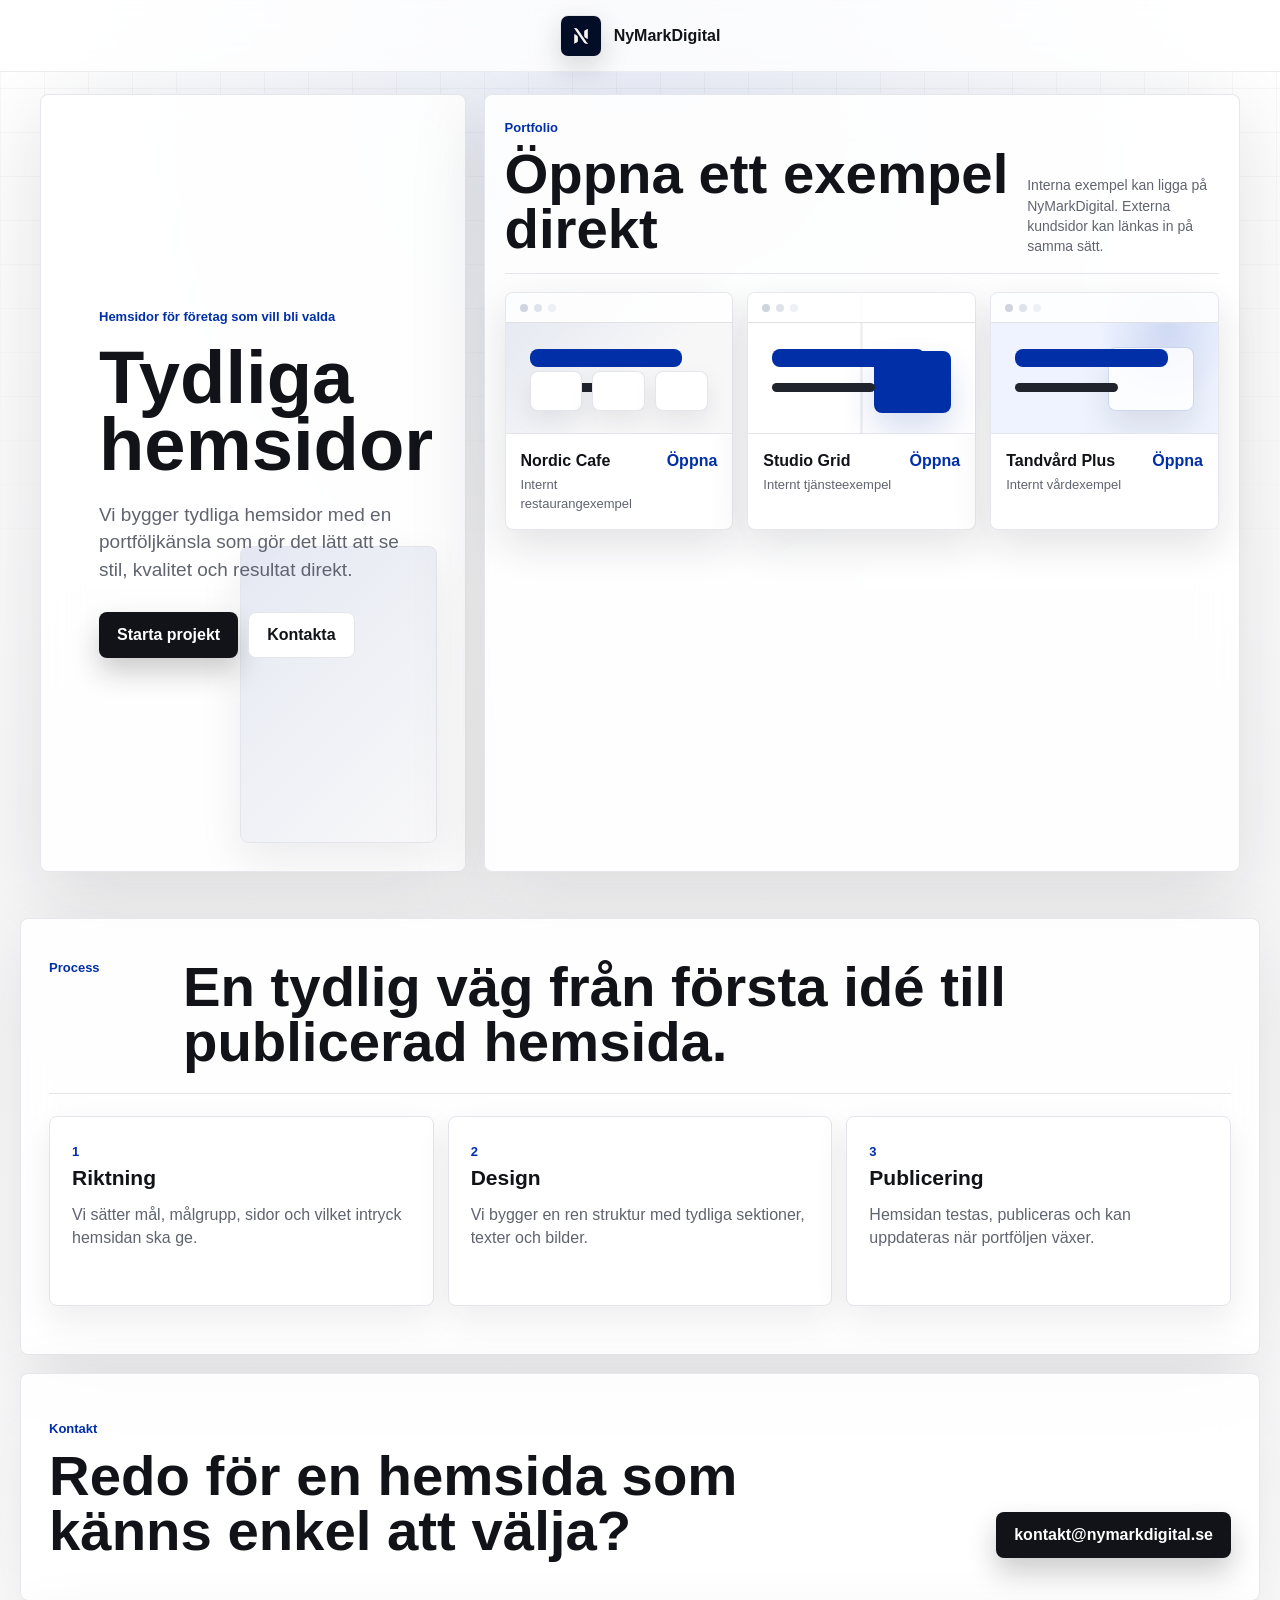
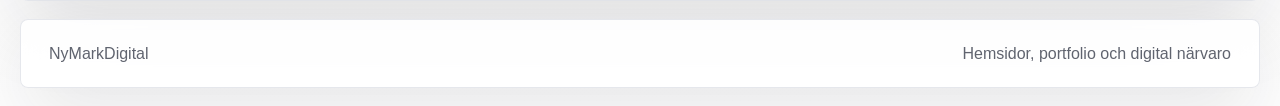
==== commit f1bb25c7: "Simplify header and hero actions" ====
--- a/index.html
+++ b/index.html
@@ -17,25 +17,20 @@
         <img src="assets/nymarkdigital-logo.png" alt="NyMarkDigital logotyp" />
         <span>NyMarkDigital</span>
       </a>
-      <nav class="site-nav" aria-label="Huvudmeny">
-        <a href="#portfolio">Portfolio</a>
-        <a href="#process">Process</a>
-        <a href="#kontakt">Kontakt</a>
-      </nav>
     </header>
 
     <main>
       <section class="workspace" aria-labelledby="hero-title">
         <div class="intro-panel">
           <p class="eyebrow">Hemsidor för företag som vill bli valda</p>
-          <h1 id="hero-title"><span>NyMark</span><span>Digital</span></h1>
+          <h1 id="hero-title"><span>Tydliga</span><span>hemsidor</span></h1>
           <p>
             Vi bygger tydliga hemsidor med en portföljkänsla som gör det lätt
             att se stil, kvalitet och resultat direkt.
           </p>
           <div class="intro-actions">
             <a class="primary-link" href="mailto:kontakt@nymarkdigital.se">Starta projekt</a>
-            <a class="secondary-link" href="#portfolio">Se exempel</a>
+            <a class="secondary-link" href="mailto:kontakt@nymarkdigital.se">Kontakta</a>
           </div>
         </div>
 
--- a/styles.css
+++ b/styles.css
@@ -61,8 +61,7 @@
   z-index: 20;
   display: flex;
   align-items: center;
-  justify-content: space-between;
-  gap: 24px;
+  justify-content: center;
   min-height: 72px;
   padding: 14px max(20px, calc((100vw - var(--max)) / 2));
   background: rgba(255, 255, 255, 0.78);
@@ -74,7 +73,7 @@
   display: inline-flex;
   align-items: center;
   gap: 12px;
-  font-weight: 700;
+  font-weight: 800;
   letter-spacing: 0;
 }
 
@@ -85,25 +84,6 @@
   border: 1px solid var(--line);
   border-radius: 8px;
   box-shadow: 0 10px 28px rgba(21, 24, 33, 0.16);
-}
-
-.site-nav {
-  display: flex;
-  align-items: center;
-  gap: 8px;
-  color: var(--muted);
-  font-size: 15px;
-}
-
-.site-nav a {
-  border-radius: 8px;
-  padding: 9px 12px;
-}
-
-.site-nav a:hover,
-.site-nav a:focus-visible {
-  background: var(--surface-muted);
-  color: var(--ink);
 }
 
 .workspace {
@@ -187,7 +167,7 @@
   z-index: 1;
   max-width: 720px;
   margin-bottom: 22px;
-  font-size: clamp(56px, 7vw, 104px);
+  font-size: clamp(52px, 5.8vw, 78px);
   line-height: 0.9;
   letter-spacing: 0;
   overflow-wrap: break-word;
@@ -537,12 +517,6 @@
 @media (max-width: 760px) {
   .site-header {
     position: static;
-    align-items: flex-start;
-    flex-direction: column;
-  }
-
-  .site-nav {
-    flex-wrap: wrap;
   }
 
   .workspace {
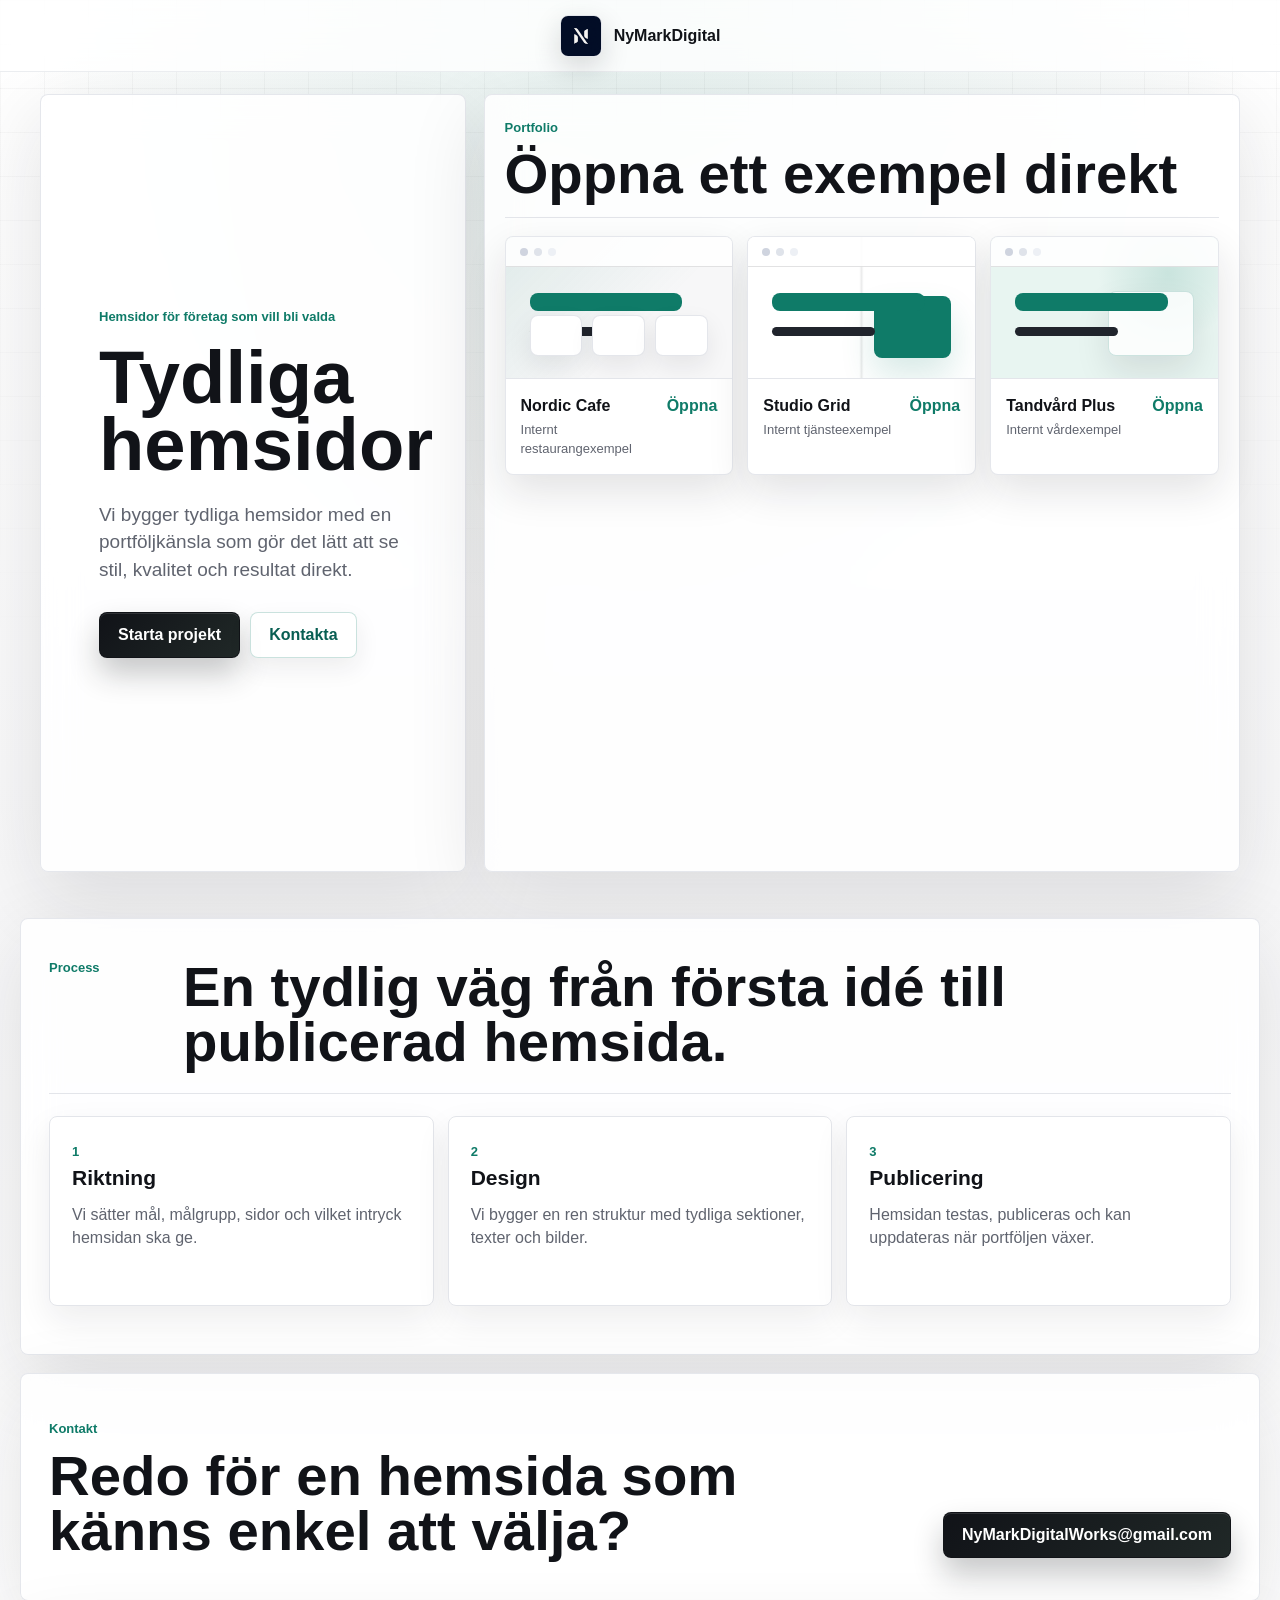
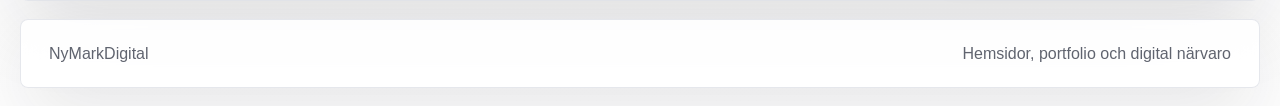
==== commit d5e658dd: "Polish portfolio UI and contact details" ====
--- a/index.html
+++ b/index.html
@@ -29,8 +29,8 @@
             att se stil, kvalitet och resultat direkt.
           </p>
           <div class="intro-actions">
-            <a class="primary-link" href="mailto:kontakt@nymarkdigital.se">Starta projekt</a>
-            <a class="secondary-link" href="mailto:kontakt@nymarkdigital.se">Kontakta</a>
+            <a class="primary-link" href="mailto:NyMarkDigitalWorks@gmail.com">Starta projekt</a>
+            <a class="secondary-link" href="mailto:NyMarkDigitalWorks@gmail.com">Kontakta</a>
           </div>
         </div>
 
@@ -40,7 +40,6 @@
               <span>Portfolio</span>
               <h2 id="portfolio-title">Öppna ett exempel direkt</h2>
             </div>
-            <p>Interna exempel kan ligga på NyMarkDigital. Externa kundsidor kan länkas in på samma sätt.</p>
           </div>
 
           <div class="portfolio-grid">
@@ -128,7 +127,7 @@
           <span>Kontakt</span>
           <h2 id="contact-title">Redo för en hemsida som känns enkel att välja?</h2>
         </div>
-        <a class="primary-link" href="mailto:kontakt@nymarkdigital.se">kontakt@nymarkdigital.se</a>
+        <a class="primary-link" href="mailto:NyMarkDigitalWorks@gmail.com">NyMarkDigitalWorks@gmail.com</a>
       </section>
     </main>
 
--- a/styles.css
+++ b/styles.css
@@ -5,11 +5,12 @@
   --ink: #111318;
   --muted: #60646f;
   --line: #e3e5ea;
-  --accent: #002fa7;
-  --accent-soft: #eef3ff;
+  --accent: #0f7b68;
+  --accent-strong: #075e52;
+  --accent-soft: #e8f5f1;
   --shadow-soft: 0 24px 80px rgba(21, 24, 33, 0.12);
   --shadow-card: 0 16px 40px rgba(21, 24, 33, 0.12);
-  --shadow-lift: 0 22px 54px rgba(0, 47, 167, 0.18);
+  --shadow-lift: 0 22px 54px rgba(15, 123, 104, 0.2);
   --max: 1240px;
 }
 
@@ -25,7 +26,7 @@
   margin: 0;
   overflow-x: hidden;
   background:
-    radial-gradient(circle at 50% 0%, rgba(0, 47, 167, 0.09), transparent 34%),
+    radial-gradient(circle at 50% 0%, rgba(15, 123, 104, 0.1), transparent 34%),
     linear-gradient(180deg, #ffffff 0%, #f7f7f8 52%, #ffffff 100%);
   color: var(--ink);
   font-family: "Helvetica Neue", Helvetica, Arial, sans-serif;
@@ -122,23 +123,6 @@
   padding: clamp(28px, 5vw, 58px);
 }
 
-.intro-panel::after {
-  content: "";
-  position: absolute;
-  z-index: 0;
-  right: 28px;
-  bottom: 28px;
-  width: 46%;
-  height: 38%;
-  border: 1px solid var(--line);
-  border-radius: 8px;
-  background:
-    linear-gradient(135deg, rgba(0, 47, 167, 0.08), transparent),
-    rgba(247, 247, 248, 0.8);
-  box-shadow: 0 18px 44px rgba(21, 24, 33, 0.08);
-  pointer-events: none;
-}
-
 .eyebrow,
 .panel-header span,
 .section-heading span,
@@ -217,30 +201,38 @@
   border-radius: 8px;
   padding: 0 18px;
   font-weight: 700;
+  text-align: center;
+  overflow-wrap: anywhere;
+  transition: transform 160ms ease, box-shadow 160ms ease, background 160ms ease, border-color 160ms ease;
 }
 
 .primary-link {
-  background: var(--ink);
+  background: linear-gradient(135deg, #111318 0%, #202827 100%);
   color: #ffffff;
-  box-shadow: 0 14px 28px rgba(17, 19, 24, 0.22);
+  border: 1px solid rgba(17, 19, 24, 0.9);
+  box-shadow: 0 16px 30px rgba(17, 19, 24, 0.24), inset 0 1px 0 rgba(255, 255, 255, 0.12);
 }
 
 .primary-link:hover,
 .primary-link:focus-visible {
-  background: var(--accent);
+  background: linear-gradient(135deg, var(--accent-strong) 0%, var(--accent) 100%);
   box-shadow: var(--shadow-lift);
+  transform: translateY(-2px);
 }
 
 .secondary-link {
-  background: #ffffff;
-  color: var(--ink);
-  border: 1px solid var(--line);
+  background: rgba(255, 255, 255, 0.88);
+  color: var(--accent-strong);
+  border: 1px solid rgba(15, 123, 104, 0.22);
+  box-shadow: 0 10px 24px rgba(21, 24, 33, 0.08);
 }
 
 .secondary-link:hover,
 .secondary-link:focus-visible {
-  border-color: #c6ccd8;
-  box-shadow: 0 12px 28px rgba(21, 24, 33, 0.1);
+  border-color: rgba(15, 123, 104, 0.36);
+  background: var(--accent-soft);
+  box-shadow: 0 16px 34px rgba(15, 123, 104, 0.14);
+  transform: translateY(-2px);
 }
 
 .portfolio-panel {
@@ -252,23 +244,13 @@
 }
 
 .panel-header {
-  display: grid;
-  grid-template-columns: minmax(0, 1fr) minmax(190px, 0.38fr);
-  gap: 18px;
-  align-items: end;
+  display: block;
   padding-bottom: 16px;
   border-bottom: 1px solid var(--line);
 }
 
 .panel-header h2 {
   margin-top: 8px;
-}
-
-.panel-header p {
-  max-width: 260px;
-  margin-bottom: 0;
-  color: var(--muted);
-  font-size: 14px;
 }
 
 .portfolio-grid {
@@ -292,7 +274,7 @@
 
 .work-card:hover,
 .work-card:focus-visible {
-  border-color: rgba(0, 47, 167, 0.28);
+  border-color: rgba(15, 123, 104, 0.32);
   box-shadow: var(--shadow-lift);
   transform: translateY(-5px);
 }
@@ -374,7 +356,7 @@
   height: 44%;
   border-radius: 8px;
   background: var(--accent);
-  box-shadow: 0 18px 34px rgba(0, 47, 167, 0.16);
+  box-shadow: 0 18px 34px rgba(15, 123, 104, 0.16);
 }
 
 .split-panel {
@@ -383,7 +365,7 @@
   top: 54px;
   width: 38%;
   bottom: 22px;
-  border: 1px solid rgba(0, 47, 167, 0.18);
+  border: 1px solid rgba(15, 123, 104, 0.2);
   border-radius: 8px;
   background: rgba(255, 255, 255, 0.8);
   box-shadow: 0 16px 34px rgba(21, 24, 33, 0.1);
@@ -391,7 +373,7 @@
 
 .thumb-cafe {
   background:
-    linear-gradient(135deg, rgba(0, 47, 167, 0.08), transparent 62%),
+    linear-gradient(135deg, rgba(15, 123, 104, 0.1), transparent 62%),
     #f7f7f8;
 }
 
@@ -403,7 +385,7 @@
 
 .thumb-care {
   background:
-    radial-gradient(circle at 78% 26%, rgba(0, 47, 167, 0.13), transparent 34%),
+    radial-gradient(circle at 78% 26%, rgba(15, 123, 104, 0.14), transparent 34%),
     var(--accent-soft);
 }
 
@@ -530,13 +512,6 @@
     padding: 28px 20px;
   }
 
-  .intro-panel::after {
-    width: 44%;
-    height: 28%;
-    right: 16px;
-    bottom: 16px;
-  }
-
   h1 {
     font-size: 52px;
   }
@@ -550,22 +525,13 @@
     font-size: 16px;
   }
 
-  .panel-header p {
-    max-width: 34ch;
-  }
-
   .portfolio-panel {
     padding: 14px;
   }
 
-  .panel-header,
   .section-heading,
   .contact-section {
     grid-template-columns: 1fr;
-  }
-
-  .panel-header p {
-    max-width: 34ch;
   }
 
   .portfolio-grid,
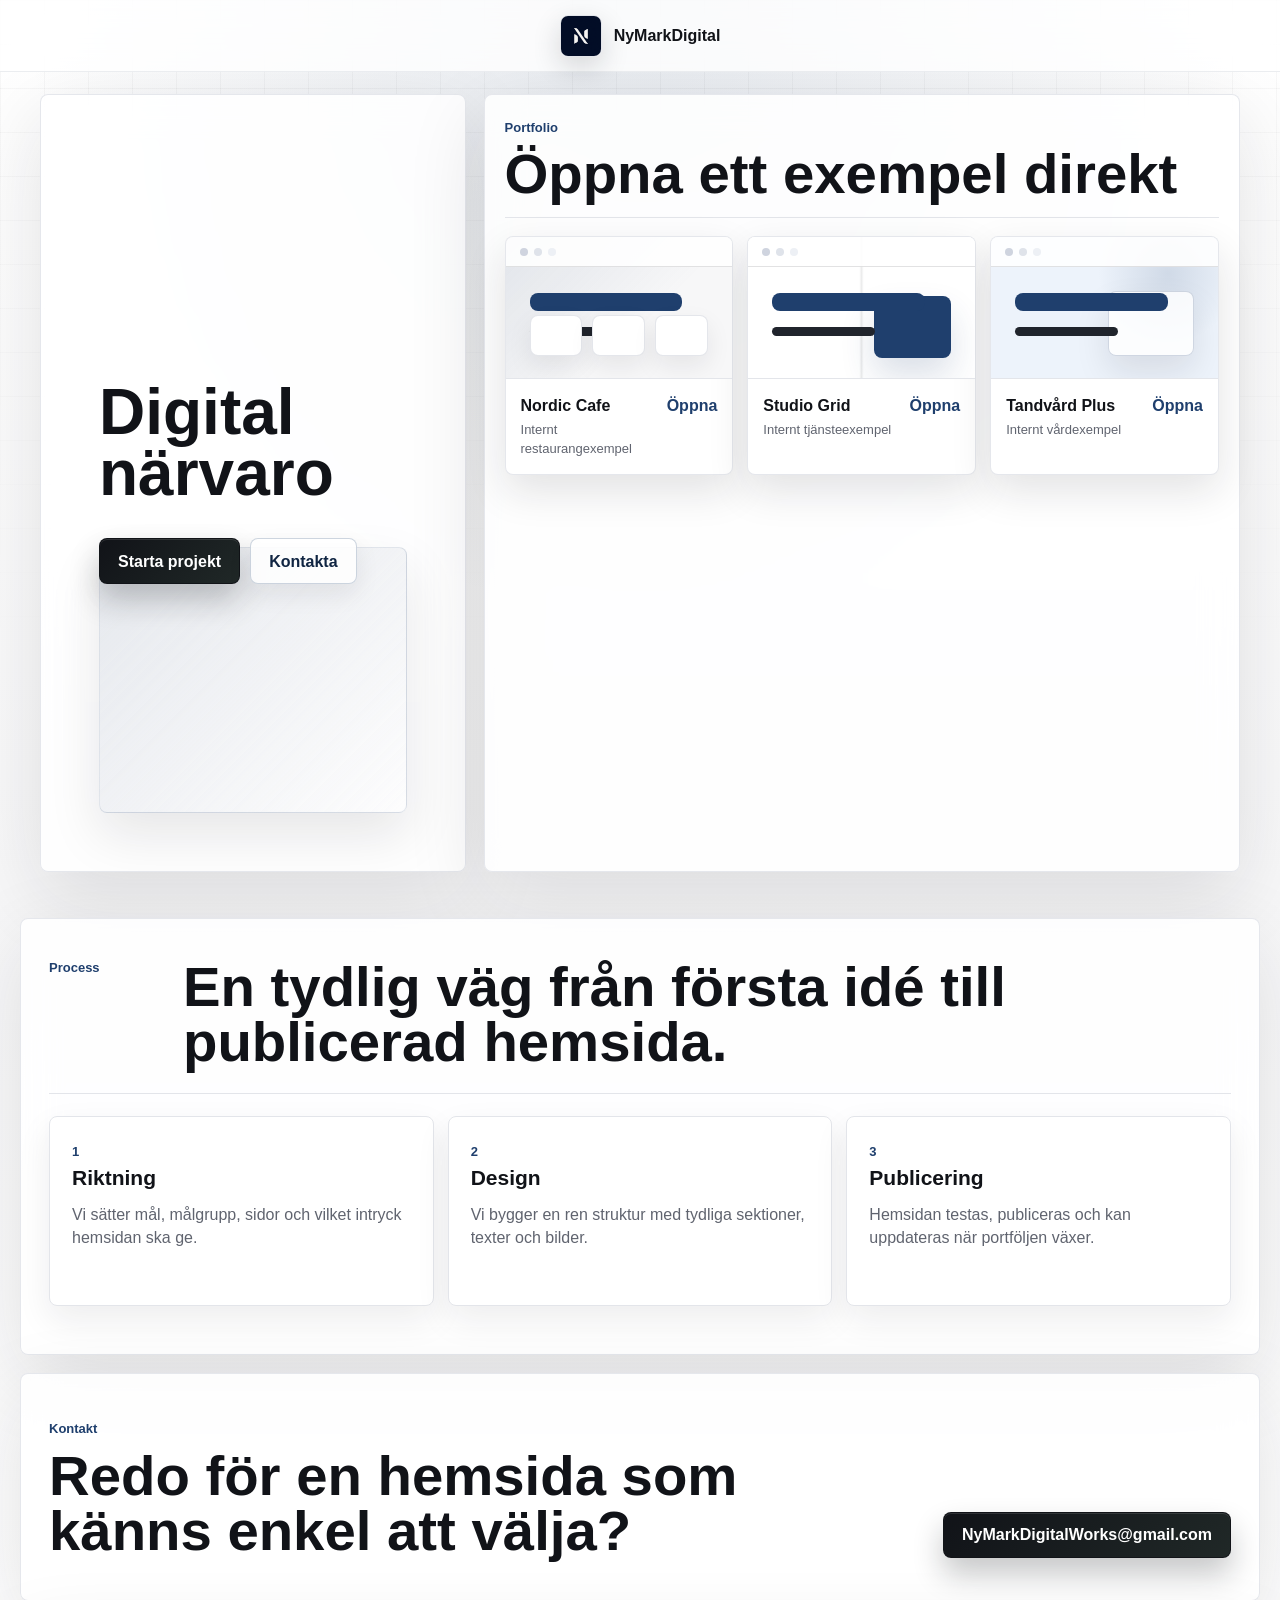
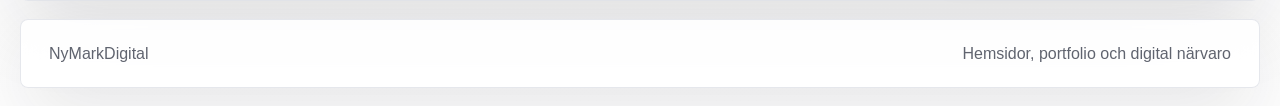
==== commit 6554e092: "Simplify hero copy and refine typography" ====
--- a/index.html
+++ b/index.html
@@ -22,12 +22,7 @@
     <main>
       <section class="workspace" aria-labelledby="hero-title">
         <div class="intro-panel">
-          <p class="eyebrow">Hemsidor för företag som vill bli valda</p>
-          <h1 id="hero-title"><span>Tydliga</span><span>hemsidor</span></h1>
-          <p>
-            Vi bygger tydliga hemsidor med en portföljkänsla som gör det lätt
-            att se stil, kvalitet och resultat direkt.
-          </p>
+          <h1 id="hero-title"><span>Digital</span><span>närvaro</span></h1>
           <div class="intro-actions">
             <a class="primary-link" href="mailto:NyMarkDigitalWorks@gmail.com">Starta projekt</a>
             <a class="secondary-link" href="mailto:NyMarkDigitalWorks@gmail.com">Kontakta</a>
--- a/styles.css
+++ b/styles.css
@@ -5,12 +5,12 @@
   --ink: #111318;
   --muted: #60646f;
   --line: #e3e5ea;
-  --accent: #0f7b68;
-  --accent-strong: #075e52;
-  --accent-soft: #e8f5f1;
+  --accent: #1f3f6d;
+  --accent-strong: #102542;
+  --accent-soft: #edf3fb;
   --shadow-soft: 0 24px 80px rgba(21, 24, 33, 0.12);
   --shadow-card: 0 16px 40px rgba(21, 24, 33, 0.12);
-  --shadow-lift: 0 22px 54px rgba(15, 123, 104, 0.2);
+  --shadow-lift: 0 22px 54px rgba(31, 63, 109, 0.22);
   --max: 1240px;
 }
 
@@ -26,10 +26,10 @@
   margin: 0;
   overflow-x: hidden;
   background:
-    radial-gradient(circle at 50% 0%, rgba(15, 123, 104, 0.1), transparent 34%),
+    radial-gradient(circle at 50% 0%, rgba(31, 63, 109, 0.11), transparent 34%),
     linear-gradient(180deg, #ffffff 0%, #f7f7f8 52%, #ffffff 100%);
   color: var(--ink);
-  font-family: "Helvetica Neue", Helvetica, Arial, sans-serif;
+  font-family: Inter, "SF Pro Text", "Segoe UI", Roboto, Arial, sans-serif;
   line-height: 1.45;
 }
 
@@ -123,7 +123,23 @@
   padding: clamp(28px, 5vw, 58px);
 }
 
-.eyebrow,
+.intro-panel::after {
+  content: "";
+  position: absolute;
+  z-index: 0;
+  left: clamp(28px, 5vw, 58px);
+  right: clamp(28px, 5vw, 58px);
+  bottom: clamp(28px, 5vw, 58px);
+  height: 34%;
+  border: 1px solid rgba(31, 63, 109, 0.12);
+  border-radius: 8px;
+  background:
+    linear-gradient(135deg, rgba(31, 63, 109, 0.09), rgba(255, 255, 255, 0.62)),
+    rgba(247, 247, 248, 0.72);
+  box-shadow: 0 22px 52px rgba(21, 24, 33, 0.1);
+  pointer-events: none;
+}
+
 .panel-header span,
 .section-heading span,
 .contact-section span,
@@ -133,12 +149,6 @@
   font-weight: 700;
 }
 
-.eyebrow {
-  position: relative;
-  z-index: 1;
-  margin: 0 0 18px;
-}
-
 h1,
 h2,
 h3,
@@ -146,13 +156,21 @@
   margin-top: 0;
 }
 
+h1,
+h2,
+h3,
+.brand {
+  font-family: Inter, "SF Pro Display", "Segoe UI", Roboto, Arial, sans-serif;
+}
+
 h1 {
   position: relative;
   z-index: 1;
   max-width: 720px;
-  margin-bottom: 22px;
-  font-size: clamp(52px, 5.8vw, 78px);
-  line-height: 0.9;
+  margin-bottom: 34px;
+  font-size: clamp(52px, 5vw, 74px);
+  font-weight: 760;
+  line-height: 0.96;
   letter-spacing: 0;
   overflow-wrap: break-word;
 }
@@ -164,6 +182,7 @@
 h2 {
   margin-bottom: 0;
   font-size: clamp(32px, 4.4vw, 58px);
+  font-weight: 760;
   line-height: 0.98;
   letter-spacing: 0;
   overflow-wrap: break-word;
@@ -173,15 +192,6 @@
   margin-bottom: 10px;
   font-size: 21px;
   letter-spacing: 0;
-}
-
-.intro-panel p:not(.eyebrow) {
-  position: relative;
-  z-index: 1;
-  max-width: 560px;
-  margin-bottom: 28px;
-  color: var(--muted);
-  font-size: 19px;
 }
 
 .intro-actions {
@@ -223,15 +233,15 @@
 .secondary-link {
   background: rgba(255, 255, 255, 0.88);
   color: var(--accent-strong);
-  border: 1px solid rgba(15, 123, 104, 0.22);
+  border: 1px solid rgba(31, 63, 109, 0.22);
   box-shadow: 0 10px 24px rgba(21, 24, 33, 0.08);
 }
 
 .secondary-link:hover,
 .secondary-link:focus-visible {
-  border-color: rgba(15, 123, 104, 0.36);
+  border-color: rgba(31, 63, 109, 0.36);
   background: var(--accent-soft);
-  box-shadow: 0 16px 34px rgba(15, 123, 104, 0.14);
+  box-shadow: 0 16px 34px rgba(31, 63, 109, 0.15);
   transform: translateY(-2px);
 }
 
@@ -274,7 +284,7 @@
 
 .work-card:hover,
 .work-card:focus-visible {
-  border-color: rgba(15, 123, 104, 0.32);
+  border-color: rgba(31, 63, 109, 0.32);
   box-shadow: var(--shadow-lift);
   transform: translateY(-5px);
 }
@@ -356,7 +366,7 @@
   height: 44%;
   border-radius: 8px;
   background: var(--accent);
-  box-shadow: 0 18px 34px rgba(15, 123, 104, 0.16);
+  box-shadow: 0 18px 34px rgba(31, 63, 109, 0.16);
 }
 
 .split-panel {
@@ -365,7 +375,7 @@
   top: 54px;
   width: 38%;
   bottom: 22px;
-  border: 1px solid rgba(15, 123, 104, 0.2);
+  border: 1px solid rgba(31, 63, 109, 0.2);
   border-radius: 8px;
   background: rgba(255, 255, 255, 0.8);
   box-shadow: 0 16px 34px rgba(21, 24, 33, 0.1);
@@ -373,7 +383,7 @@
 
 .thumb-cafe {
   background:
-    linear-gradient(135deg, rgba(15, 123, 104, 0.1), transparent 62%),
+    linear-gradient(135deg, rgba(31, 63, 109, 0.1), transparent 62%),
     #f7f7f8;
 }
 
@@ -385,7 +395,7 @@
 
 .thumb-care {
   background:
-    radial-gradient(circle at 78% 26%, rgba(15, 123, 104, 0.14), transparent 34%),
+    radial-gradient(circle at 78% 26%, rgba(31, 63, 109, 0.14), transparent 34%),
     var(--accent-soft);
 }
 
@@ -512,17 +522,19 @@
     padding: 28px 20px;
   }
 
+  .intro-panel::after {
+    left: 20px;
+    right: 20px;
+    bottom: 20px;
+    height: 30%;
+  }
+
   h1 {
     font-size: 52px;
   }
 
   h2 {
     font-size: 30px;
-  }
-
-  .intro-panel p:not(.eyebrow) {
-    max-width: 27ch;
-    font-size: 16px;
   }
 
   .portfolio-panel {
@@ -555,7 +567,7 @@
 
 @media (max-width: 460px) {
   h1 {
-    font-size: 44px;
+    font-size: 42px;
   }
 
   h2 {
